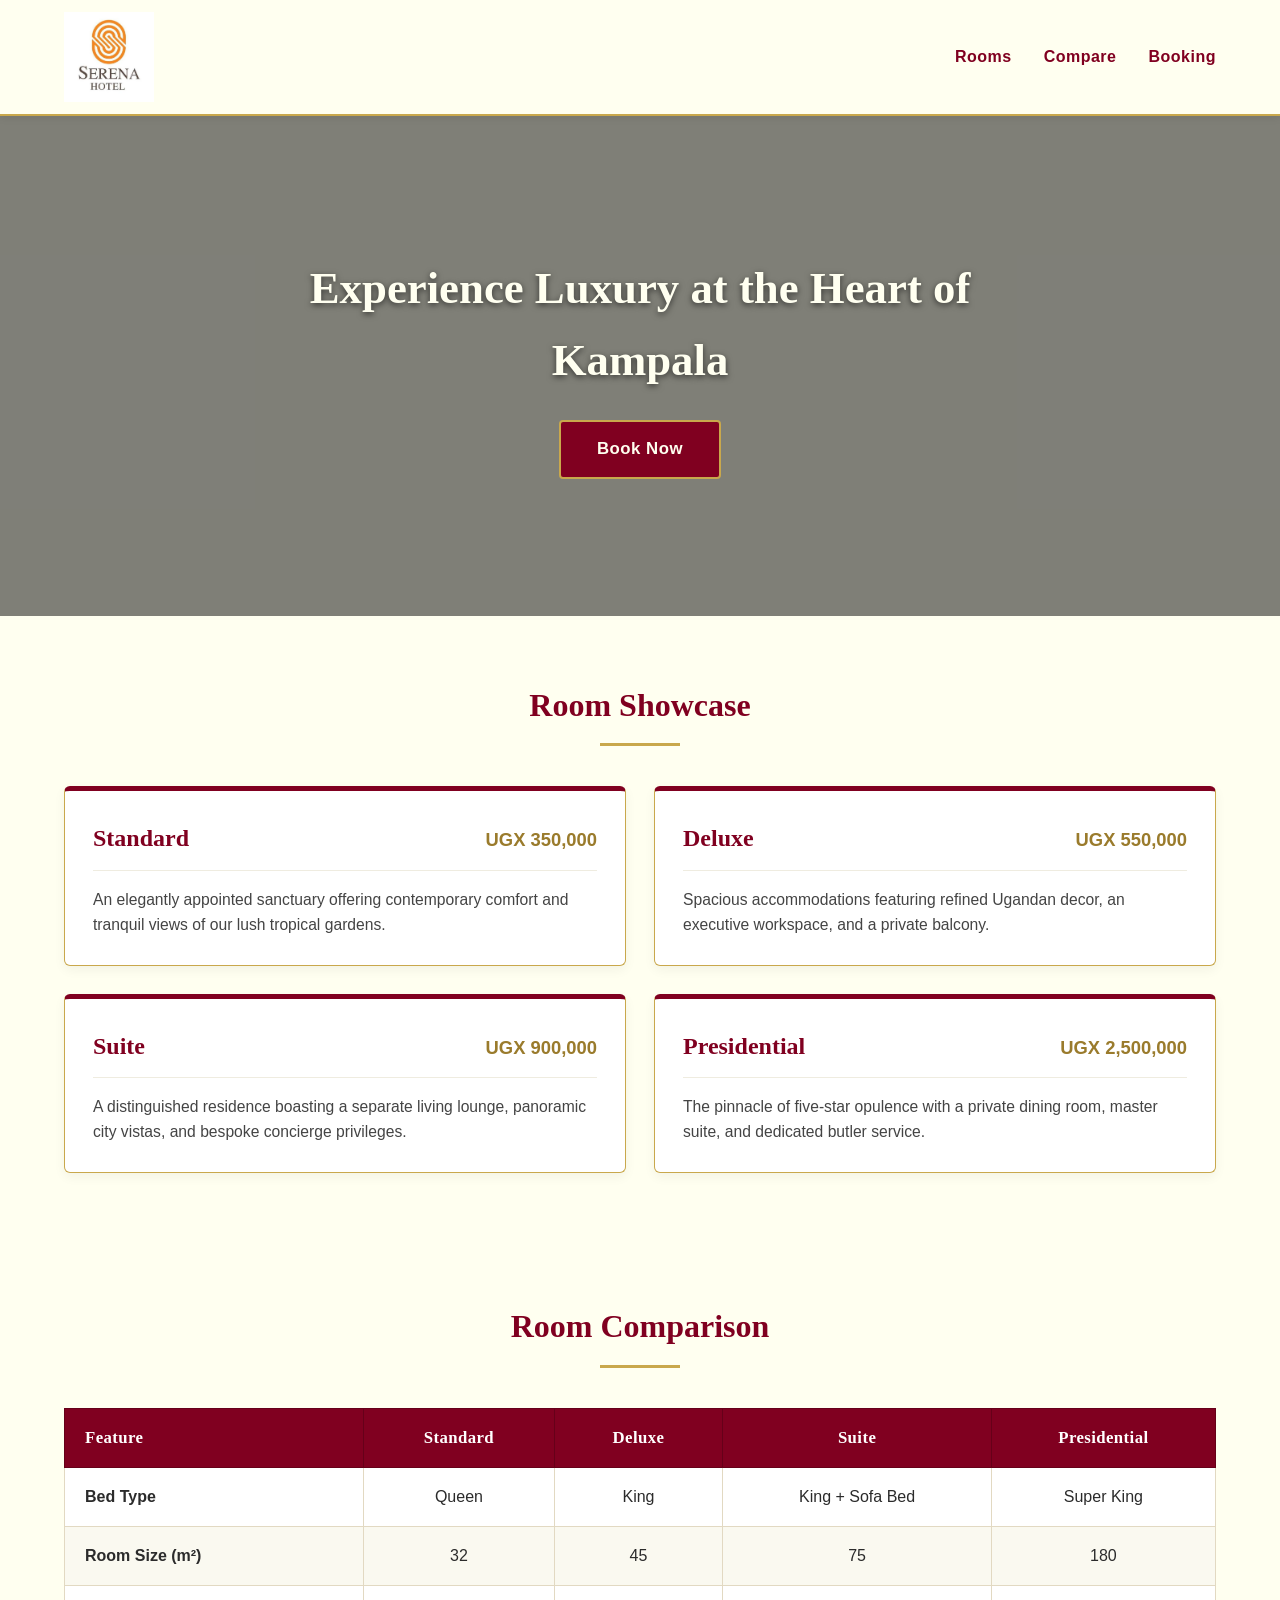
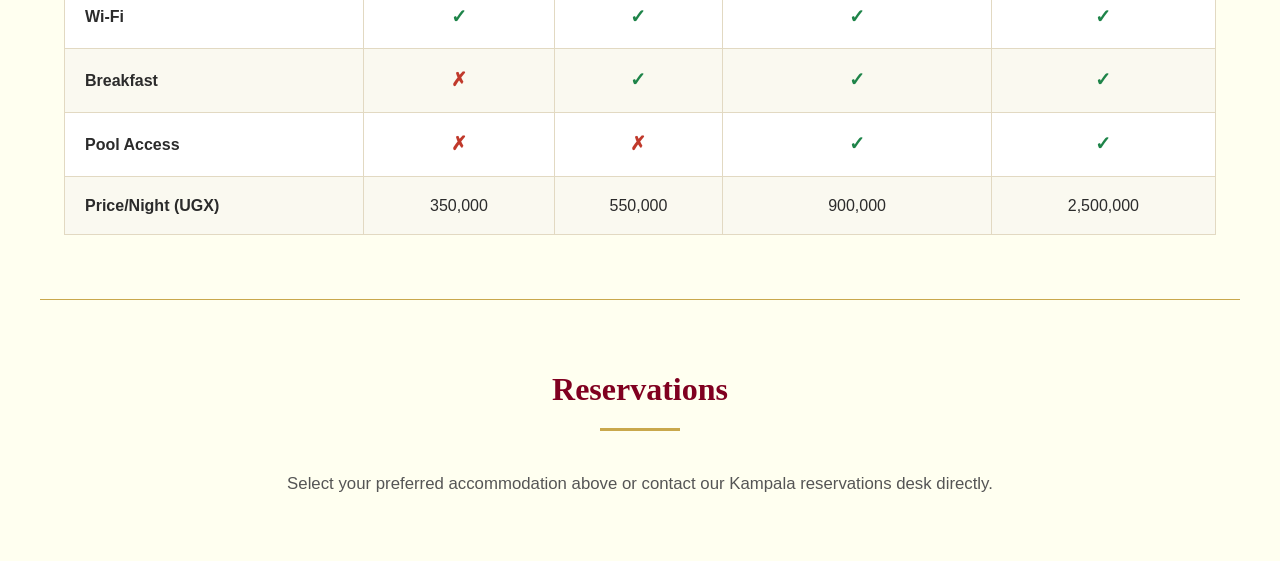
==== index.html @ ae16deb5 "serena" ====
<!DOCTYPE html>
<html lang="en">
<head>
    <meta charset="UTF-8">
    <meta name="viewport" content="width=device-width, initial-scale=1.0">
    <title>Serena Hotel Kampala | Room Booking Portal</title>
    <link rel="stylesheet" href="booking.css">
</head>
<body>

    <header class="navbar">
        <div class="nav-container">
            <a href="#" class="logo-link">
                <img src="/images/logo.jpg" 
                alt="Serena Hotel Kampala Logo" class="logo">
            </a>
            <nav>
                <ul class="nav-links">
                    <li><a href="#rooms">Rooms</a></li>
                    <li><a href="#compare">Compare</a></li>
                    <li><a href="#booking">Booking</a></li>
                </ul>
            </nav>
        </div>
    </header>

    <section class="hero">
        <div class="hero-overlay">
            <div class="hero-content">
                <h1>Experience Luxury at the Heart of Kampala</h1>
                <a href="#booking" class="btn-primary">Book Now</a>
            </div>
        </div>
    </section>

    <main>
        <section id="rooms" class="section-container">
            <h2 class="section-title">Room Showcase</h2>
            <div class="rooms-grid">
                <article class="room-card">
                    <div class="card-header">
                        <h3>Standard</h3>
                        <span class="price">UGX 350,000</span>
                    </div>
                    <p class="room-desc">An elegantly appointed sanctuary offering contemporary comfort and tranquil views of our lush tropical gardens.</p>
                </article>

                <article class="room-card">
                    <div class="card-header">
                        <h3>Deluxe</h3>
                        <span class="price">UGX 550,000</span>
                    </div>
                    <p class="room-desc">Spacious accommodations featuring refined Ugandan decor, an executive workspace, and a private balcony.</p>
                </article>

                <article class="room-card">
                    <div class="card-header">
                        <h3>Suite</h3>
                        <span class="price">UGX 900,000</span>
                    </div>
                    <p class="room-desc">A distinguished residence boasting a separate living lounge, panoramic city vistas, and bespoke concierge privileges.</p>
                </article>

                <article class="room-card">
                    <div class="card-header">
                        <h3>Presidential</h3>
                        <span class="price">UGX 2,500,000</span>
                    </div>
                    <p class="room-desc">The pinnacle of five-star opulence with a private dining room, master suite, and dedicated butler service.</p>
                </article>
            </div>
        </section>

        <section id="compare" class="section-container">
            <h2 class="section-title">Room Comparison</h2>
            <div class="table-wrapper">
                <table class="comparison-table">
                    <thead>
                        <tr>
                            <th>Feature</th>
                            <th>Standard</th>
                            <th>Deluxe</th>
                            <th>Suite</th>
                            <th>Presidential</th>
                        </tr>
                    </thead>
                    <tbody>
                        <tr>
                            <td>Bed Type</td>
                            <td>Queen</td>
                            <td>King</td>
                            <td>King + Sofa Bed</td>
                            <td>Super King</td>
                        </tr>
                        <tr>
                            <td>Room Size (m²)</td>
                            <td>32</td>
                            <td>45</td>
                            <td>75</td>
                            <td>180</td>
                        </tr>
                        <tr>
                            <td>Wi-Fi</td>
                            <td><span class="icon-check">&#10003;</span></td>
                            <td><span class="icon-check">&#10003;</span></td>
                            <td><span class="icon-check">&#10003;</span></td>
                            <td><span class="icon-check">&#10003;</span></td>
                        </tr>
                        <tr>
                            <td>Breakfast</td>
                            <td><span class="icon-cross">&#10007;</span></td>
                            <td><span class="icon-check">&#10003;</span></td>
                            <td><span class="icon-check">&#10003;</span></td>
                            <td><span class="icon-check">&#10003;</span></td>
                        </tr>
                        <tr>
                            <td>Pool Access</td>
                            <td><span class="icon-cross">&#10007;</span></td>
                            <td><span class="icon-cross">&#10007;</span></td>
                            <td><span class="icon-check">&#10003;</span></td>
                            <td><span class="icon-check">&#10003;</span></td>
                        </tr>
                        <tr>
                            <td>Price/Night (UGX)</td>
                            <td>350,000</td>
                            <td>550,000</td>
                            <td>900,000</td>
                            <td>2,500,000</td>
                        </tr>
                    </tbody>
                </table>
            </div>
        </section>

        <section id="booking" class="section-container booking-anchor">
            <h2 class="section-title">Reservations</h2>
            <p class="booking-notice">Select your preferred accommodation above or contact our Kampala reservations desk directly.</p>
        </section>
    </main>

</body>
</html>
---- booking.css ----
* {
    box-sizing: border-box;
    margin: 0;
    padding: 0;
}

html {
    scroll-behavior: smooth;
}

body {
    font-family: 'Segoe UI', Tahoma, Geneva, Verdana, sans-serif;
    background-color: #FFFFF0;
    color: #2B2B2B;
    line-height: 1.6;
}

/* Sticky Navbar */
.navbar {
    position: sticky;
    top: 0;
    z-index: 1000;
    background-color: #FFFFF0;
    border-bottom: 2px solid #C9A84C;
    box-shadow: 0 2px 8px rgba(0, 0, 0, 0.08);
}

.nav-container {
    max-width: 1200px;
    margin: 0 auto;
    padding: 12px 24px;
    display: flex;
    justify-content: space-between;
    align-items: center;
}

.logo {
    height: 90px;
    width: auto;
    display: block;
}

.nav-links {
    list-style: none;
    display: flex;
    gap: 32px;
}

.nav-links a {
    text-decoration: none;
    color: #800020;
    font-weight: 600;
    font-size: 1rem;
    letter-spacing: 0.5px;
    transition: color 0.25s ease;
}

.nav-links a:hover {
    color: #c7a23e;
}

/* Hero Section */
.hero {
    width: 100%;
    min-height: 100px;
    background-image: url('hero-serena.jpg');
    background-size: cover;
    background-position: center;
    background-repeat: no-repeat;
    display: flex;
    align-items: center;
    justify-content: center;
}

.hero-overlay {
    width: 100%;
    min-height: 500px;
    background: rgba(0, 0, 0, 0.5);
    display: flex;
    align-items: center;
    justify-content: center;
    padding: 24px;
}

.hero-content {
    text-align: center;
    max-width: 800px;
    color: #FFFFF0;
}

.hero-content h1 {
    font-family: Georgia, 'Times New Roman', serif;
    font-size: 2.8rem;
    margin-bottom: 24px;
    text-shadow: 0 2px 6px rgba(0, 0, 0, 0.6);
}

.btn-primary {
    display: inline-block;
    background-color: #800020;
    color: #FFFFF0;
    border: 2px solid #C9A84C;
    padding: 14px 36px;
    font-size: 1.05rem;
    font-weight: 600;
    text-decoration: none;
    border-radius: 4px;
    letter-spacing: 0.5px;
    transition: background-color 0.25s ease, color 0.25s ease;
}

.btn-primary:hover {
    background-color: #C9A84C;
    color: #800020;
}

/* Shared Section Layout */
.section-container {
    max-width: 1200px;
    margin: 0 auto;
    padding: 64px 24px;
}

.section-title {
    font-family: Georgia, 'Times New Roman', serif;
    font-size: 2rem;
    color: #800020;
    text-align: center;
    margin-bottom: 40px;
    position: relative;
}

.section-title::after {
    content: "";
    display: block;
    width: 80px;
    height: 3px;
    background-color: #C9A84C;
    margin: 12px auto 0;
}

/* Room Showcase (Flexbox: 2 per row) */
.rooms-grid {
    display: flex;
    flex-wrap: wrap;
    gap: 28px;
    justify-content: space-between;
}

.room-card {
    flex: 0 1 calc(50% - 14px);
    background-color: #FFFFFF;
    border: 1px solid #C9A84C;
    border-top: 5px solid #800020;
    border-radius: 6px;
    padding: 28px;
    box-shadow: 0 4px 12px rgba(0, 0, 0, 0.05);
    display: flex;
    flex-direction: column;
    justify-content: space-between;
}

.card-header {
    display: flex;
    justify-content: space-between;
    align-items: baseline;
    border-bottom: 1px solid #EFECE0;
    padding-bottom: 12px;
    margin-bottom: 16px;
    gap: 12px;
}

.card-header h3 {
    font-family: Georgia, 'Times New Roman', serif;
    font-size: 1.5rem;
    color: #800020;
}

.price {
    font-weight: 700;
    font-size: 1.15rem;
    color: #9A7B2C;
}

.room-desc {
    color: #444444;
    font-size: 0.98rem;
}

/* Comparison Table */
.table-wrapper {
    overflow-x: auto;
}

.comparison-table {
    width: 100%;
    border-collapse: collapse;
    background-color: #FFFFFF;
    box-shadow: 0 4px 12px rgba(0, 0, 0, 0.06);
}

.comparison-table th,
.comparison-table td {
    padding: 16px 20px;
    text-align: center;
    border: 1px solid #E2D9C2;
}

.comparison-table th:first-child,
.comparison-table td:first-child {
    text-align: left;
    font-weight: 600;
}

.comparison-table thead tr {
    background-color: #800020;
    color: #FFFFFF;
}

.comparison-table thead th {
    font-family: Georgia, 'Times New Roman', serif;
    font-size: 1.05rem;
    letter-spacing: 0.4px;
    border-color: #660019;
}

.comparison-table tbody tr:nth-child(even) {
    background-color: #FAF9F0;
}

.comparison-table tbody tr:hover {
    background-color: #F4EFE0;
}

.icon-check {
    color: #1E8449;
    font-weight: 700;
    font-size: 1.2rem;
}

.icon-cross {
    color: #C0392B;
    font-weight: 700;
    font-size: 1.2rem;
}

/* Booking Anchor Target */
.booking-anchor {
    text-align: center;
    border-top: 1px solid #C9A84C;
}

.booking-notice {
    color: #555555;
    font-size: 1.05rem;
}

/* Responsive Adjustments */
@media (max-width: 768px) {
    .room-card {
        flex: 1 1 100%;
    }

    .hero-content h1 {
        font-size: 2rem;
    }

    .nav-links {
        gap: 18px;
    }
}
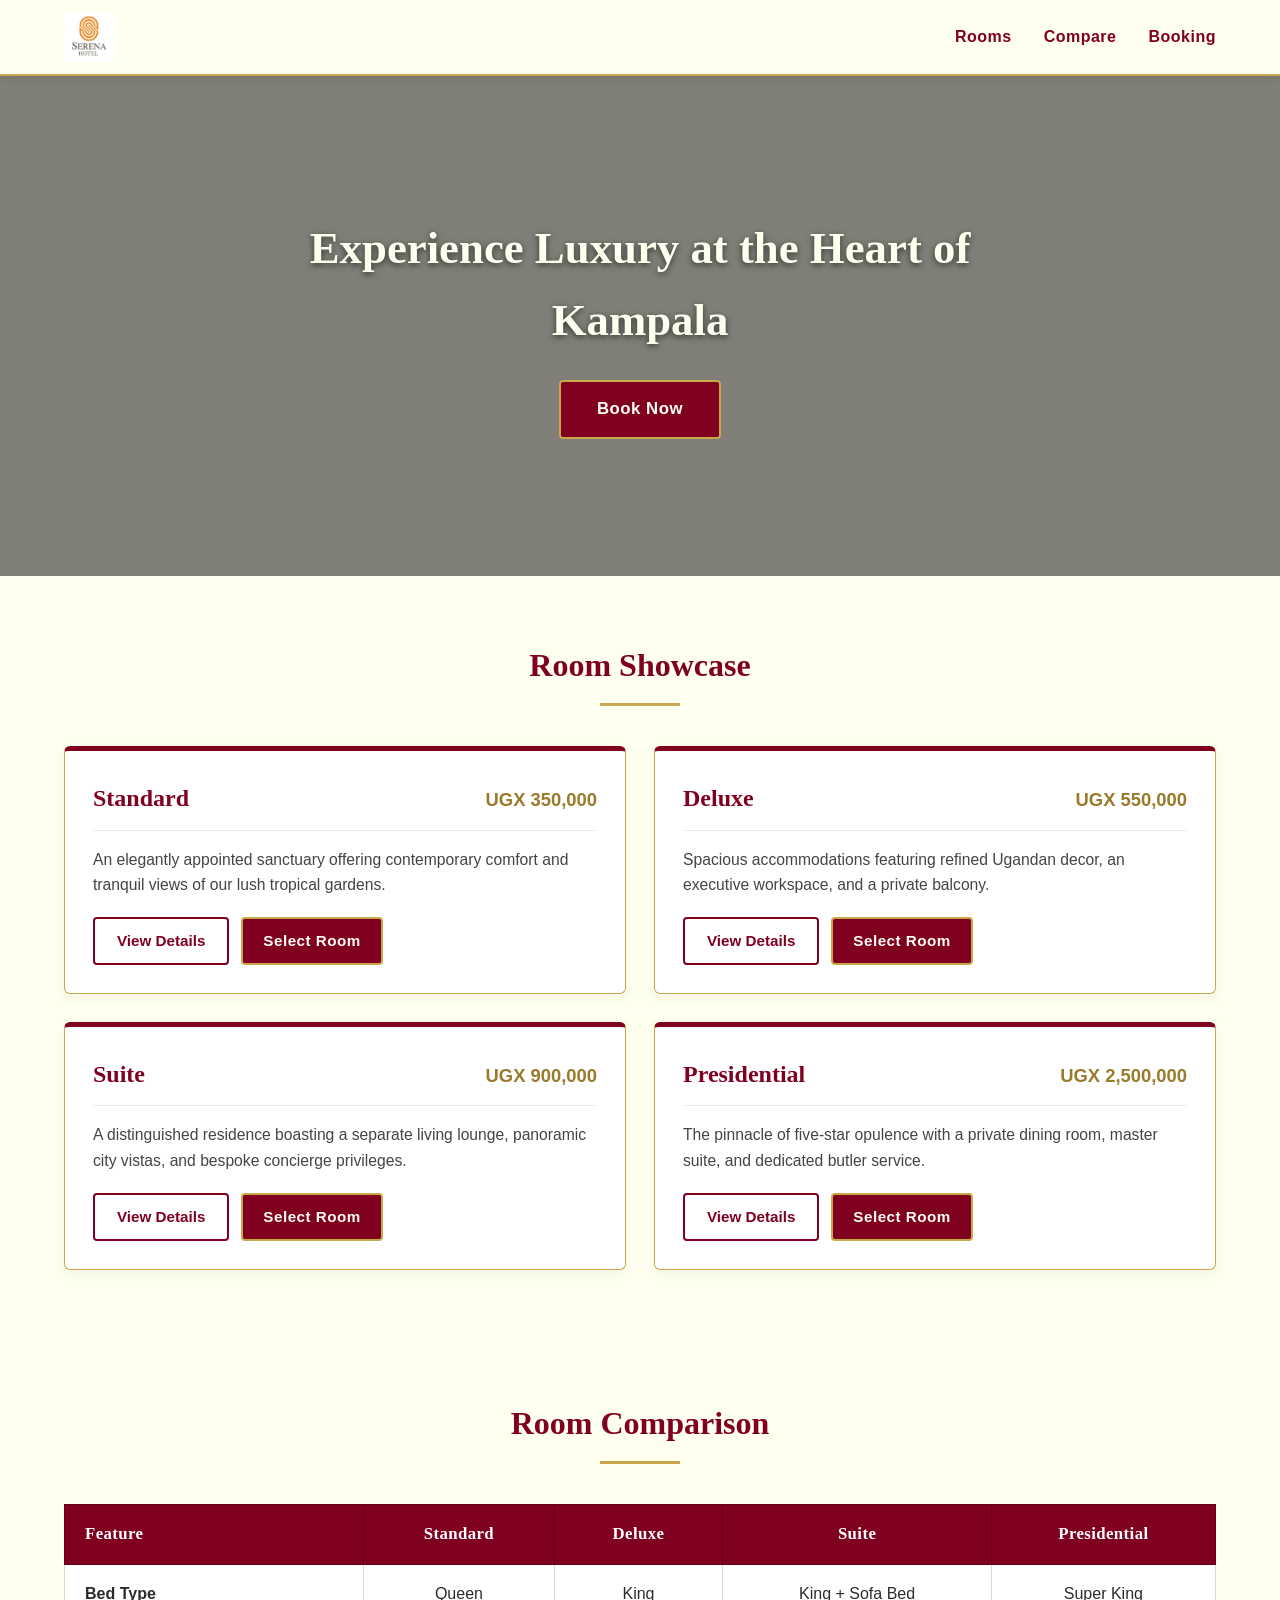
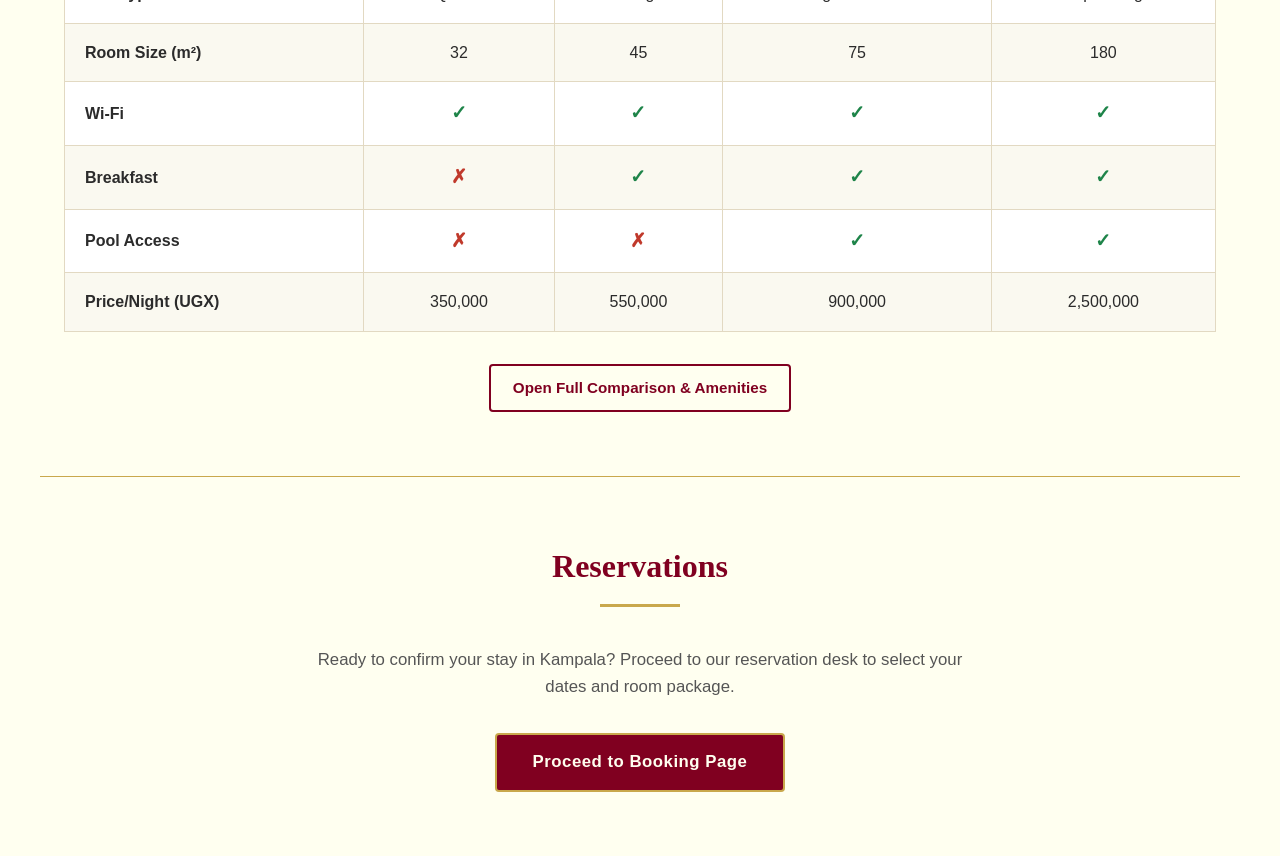
==== commit 51b35726: "Serena" ====
--- a/index.html
+++ b/index.html
@@ -10,15 +10,14 @@
 
     <header class="navbar">
         <div class="nav-container">
-            <a href="#" class="logo-link">
-                <img src="/images/logo.jpg" 
-                alt="Serena Hotel Kampala Logo" class="logo">
+            <a href="index.html" class="logo-link">
+                <img src="/images/logo.jpg" alt="Serena Hotel Kampala Logo" class="logo">
             </a>
             <nav>
                 <ul class="nav-links">
-                    <li><a href="#rooms">Rooms</a></li>
-                    <li><a href="#compare">Compare</a></li>
-                    <li><a href="#booking">Booking</a></li>
+                    <li><a href="rooms.html">Rooms</a></li>
+                    <li><a href="compare.html">Compare</a></li>
+                    <li><a href="booking.html">Booking</a></li>
                 </ul>
             </nav>
         </div>
@@ -28,7 +27,7 @@
         <div class="hero-overlay">
             <div class="hero-content">
                 <h1>Experience Luxury at the Heart of Kampala</h1>
-                <a href="#booking" class="btn-primary">Book Now</a>
+                <a href="booking.html" class="btn-primary">Book Now</a>
             </div>
         </div>
     </section>
@@ -43,6 +42,10 @@
                         <span class="price">UGX 350,000</span>
                     </div>
                     <p class="room-desc">An elegantly appointed sanctuary offering contemporary comfort and tranquil views of our lush tropical gardens.</p>
+                    <div class="card-actions">
+                        <a href="rooms.html#standard" class="btn-secondary">View Details</a>
+                        <a href="booking.html?room=Standard" class="btn-primary btn-small">Select Room</a>
+                    </div>
                 </article>
 
                 <article class="room-card">
@@ -51,6 +54,10 @@
                         <span class="price">UGX 550,000</span>
                     </div>
                     <p class="room-desc">Spacious accommodations featuring refined Ugandan decor, an executive workspace, and a private balcony.</p>
+                    <div class="card-actions">
+                        <a href="rooms.html#deluxe" class="btn-secondary">View Details</a>
+                        <a href="booking.html?room=Deluxe" class="btn-primary btn-small">Select Room</a>
+                    </div>
                 </article>
 
                 <article class="room-card">
@@ -59,6 +66,10 @@
                         <span class="price">UGX 900,000</span>
                     </div>
                     <p class="room-desc">A distinguished residence boasting a separate living lounge, panoramic city vistas, and bespoke concierge privileges.</p>
+                    <div class="card-actions">
+                        <a href="rooms.html#suite" class="btn-secondary">View Details</a>
+                        <a href="booking.html?room=Suite" class="btn-primary btn-small">Select Room</a>
+                    </div>
                 </article>
 
                 <article class="room-card">
@@ -67,6 +78,10 @@
                         <span class="price">UGX 2,500,000</span>
                     </div>
                     <p class="room-desc">The pinnacle of five-star opulence with a private dining room, master suite, and dedicated butler service.</p>
+                    <div class="card-actions">
+                        <a href="rooms.html#presidential" class="btn-secondary">View Details</a>
+                        <a href="booking.html?room=Presidential" class="btn-primary btn-small">Select Room</a>
+                    </div>
                 </article>
             </div>
         </section>
@@ -130,11 +145,17 @@
                     </tbody>
                 </table>
             </div>
+            <div class="section-cta">
+                <a href="compare.html" class="btn-secondary">Open Full Comparison &amp; Amenities</a>
+            </div>
         </section>
 
         <section id="booking" class="section-container booking-anchor">
             <h2 class="section-title">Reservations</h2>
-            <p class="booking-notice">Select your preferred accommodation above or contact our Kampala reservations desk directly.</p>
+            <p class="booking-notice">Ready to confirm your stay in Kampala? Proceed to our reservation desk to select your dates and room package.</p>
+            <div class="section-cta">
+                <a href="booking.html" class="btn-primary">Proceed to Booking Page</a>
+            </div>
         </section>
     </main>
 
--- a/booking.css
+++ b/booking.css
@@ -35,7 +35,7 @@
 }
 
 .logo {
-    height: 90px;
+    height: 50px;
     width: auto;
     display: block;
 }
@@ -52,17 +52,21 @@
     font-weight: 600;
     font-size: 1rem;
     letter-spacing: 0.5px;
-    transition: color 0.25s ease;
-}
-
-.nav-links a:hover {
-    color: #c7a23e;
+    padding-bottom: 4px;
+    border-bottom: 2px solid transparent;
+    transition: color 0.25s ease, border-color 0.25s ease;
+}
+
+.nav-links a:hover,
+.nav-links a.active-link {
+    color: #C9A84C;
+    border-bottom-color: #C9A84C;
 }
 
 /* Hero Section */
 .hero {
     width: 100%;
-    min-height: 100px;
+    min-height: 500px;
     background-image: url('hero-serena.jpg');
     background-size: cover;
     background-position: center;
@@ -95,6 +99,27 @@
     text-shadow: 0 2px 6px rgba(0, 0, 0, 0.6);
 }
 
+/* Subpage Banner */
+.page-banner {
+    background-color: #800020;
+    color: #FFFFF0;
+    border-bottom: 4px solid #C9A84C;
+    padding: 48px 24px;
+    text-align: center;
+}
+
+.banner-content h1 {
+    font-family: Georgia, 'Times New Roman', serif;
+    font-size: 2.3rem;
+    margin-bottom: 8px;
+}
+
+.banner-content p {
+    color: #F5E8C7;
+    font-size: 1.05rem;
+}
+
+/* Buttons */
 .btn-primary {
     display: inline-block;
     background-color: #800020;
@@ -106,12 +131,41 @@
     text-decoration: none;
     border-radius: 4px;
     letter-spacing: 0.5px;
+    cursor: pointer;
     transition: background-color 0.25s ease, color 0.25s ease;
 }
 
 .btn-primary:hover {
     background-color: #C9A84C;
     color: #800020;
+}
+
+.btn-secondary {
+    display: inline-block;
+    background-color: transparent;
+    color: #800020;
+    border: 2px solid #800020;
+    padding: 10px 22px;
+    font-size: 0.95rem;
+    font-weight: 600;
+    text-decoration: none;
+    border-radius: 4px;
+    transition: background-color 0.25s ease, color 0.25s ease;
+}
+
+.btn-secondary:hover {
+    background-color: #800020;
+    color: #FFFFF0;
+}
+
+.btn-small {
+    padding: 10px 20px;
+    font-size: 0.95rem;
+}
+
+.full-width {
+    width: 100%;
+    text-align: center;
 }
 
 /* Shared Section Layout */
@@ -137,6 +191,11 @@
     height: 3px;
     background-color: #C9A84C;
     margin: 12px auto 0;
+}
+
+.section-cta {
+    margin-top: 32px;
+    text-align: center;
 }
 
 /* Room Showcase (Flexbox: 2 per row) */
@@ -160,6 +219,10 @@
     justify-content: space-between;
 }
 
+.detail-card:target {
+    box-shadow: 0 0 0 3px #C9A84C, 0 6px 16px rgba(128, 0, 32, 0.15);
+}
+
 .card-header {
     display: flex;
     justify-content: space-between;
@@ -185,6 +248,27 @@
 .room-desc {
     color: #444444;
     font-size: 0.98rem;
+    margin-bottom: 20px;
+}
+
+.room-specs {
+    list-style: none;
+    margin-bottom: 20px;
+    padding-top: 12px;
+    border-top: 1px dashed #E2D9C2;
+    font-size: 0.95rem;
+    color: #333333;
+}
+
+.room-specs li {
+    margin-bottom: 6px;
+}
+
+.card-actions {
+    display: flex;
+    gap: 12px;
+    flex-wrap: wrap;
+    margin-top: auto;
 }
 
 /* Comparison Table */
@@ -253,11 +337,126 @@
 .booking-notice {
     color: #555555;
     font-size: 1.05rem;
+    max-width: 650px;
+    margin: 0 auto;
+}
+
+/* Booking Page Form & Summary */
+.booking-layout {
+    display: flex;
+    flex-wrap: wrap;
+    gap: 32px;
+    align-items: flex-start;
+}
+
+.booking-form {
+    flex: 1 1 58%;
+    background-color: #FFFFFF;
+    border: 1px solid #C9A84C;
+    border-top: 5px solid #800020;
+    border-radius: 6px;
+    padding: 32px;
+    box-shadow: 0 4px 12px rgba(0, 0, 0, 0.05);
+}
+
+.booking-summary {
+    flex: 1 1 36%;
+    background-color: #FFFFFF;
+    border: 1px solid #C9A84C;
+    border-top: 5px solid #C9A84C;
+    border-radius: 6px;
+    padding: 32px;
+    box-shadow: 0 4px 12px rgba(0, 0, 0, 0.05);
+}
+
+.booking-form h3,
+.booking-summary h3 {
+    font-family: Georgia, 'Times New Roman', serif;
+    color: #800020;
+    font-size: 1.4rem;
+    margin-bottom: 20px;
+    padding-bottom: 10px;
+    border-bottom: 1px solid #EFECE0;
+}
+
+.form-row {
+    display: flex;
+    gap: 16px;
+    flex-wrap: wrap;
+}
+
+.form-row .form-group {
+    flex: 1 1 calc(50% - 8px);
+}
+
+.form-group {
+    margin-bottom: 18px;
+}
+
+.form-group label {
+    display: block;
+    font-weight: 600;
+    color: #800020;
+    margin-bottom: 6px;
+    font-size: 0.95rem;
+}
+
+.form-group input,
+.form-group select {
+    width: 100%;
+    padding: 12px;
+    border: 1px solid #C9A84C;
+    border-radius: 4px;
+    background-color: #FFFFF0;
+    font-size: 1rem;
+    color: #2B2B2B;
+}
+
+.form-group input:focus,
+.form-group select:focus {
+    outline: none;
+    border-color: #800020;
+}
+
+.summary-row {
+    display: flex;
+    justify-content: space-between;
+    padding: 10px 0;
+    border-bottom: 1px solid #EFECE0;
+    font-size: 0.98rem;
+    gap: 12px;
+}
+
+.summary-total {
+    display: flex;
+    justify-content: space-between;
+    align-items: center;
+    padding-top: 16px;
+    margin-top: 8px;
+    font-size: 1.15rem;
+    color: #800020;
+}
+
+.confirmation-box {
+    margin-top: 20px;
+    padding: 16px;
+    background-color: #FAF9F0;
+    border-left: 4px solid #1E8449;
+    color: #2B2B2B;
+    font-size: 0.95rem;
+    border-radius: 4px;
+}
+
+.hidden {
+    display: none;
 }
 
 /* Responsive Adjustments */
 @media (max-width: 768px) {
-    .room-card {
+    .room-card,
+    .booking-form,
+    .booking-summary,
+    .form-row .form-group {
         flex: 1 1 100%;
     }
 
